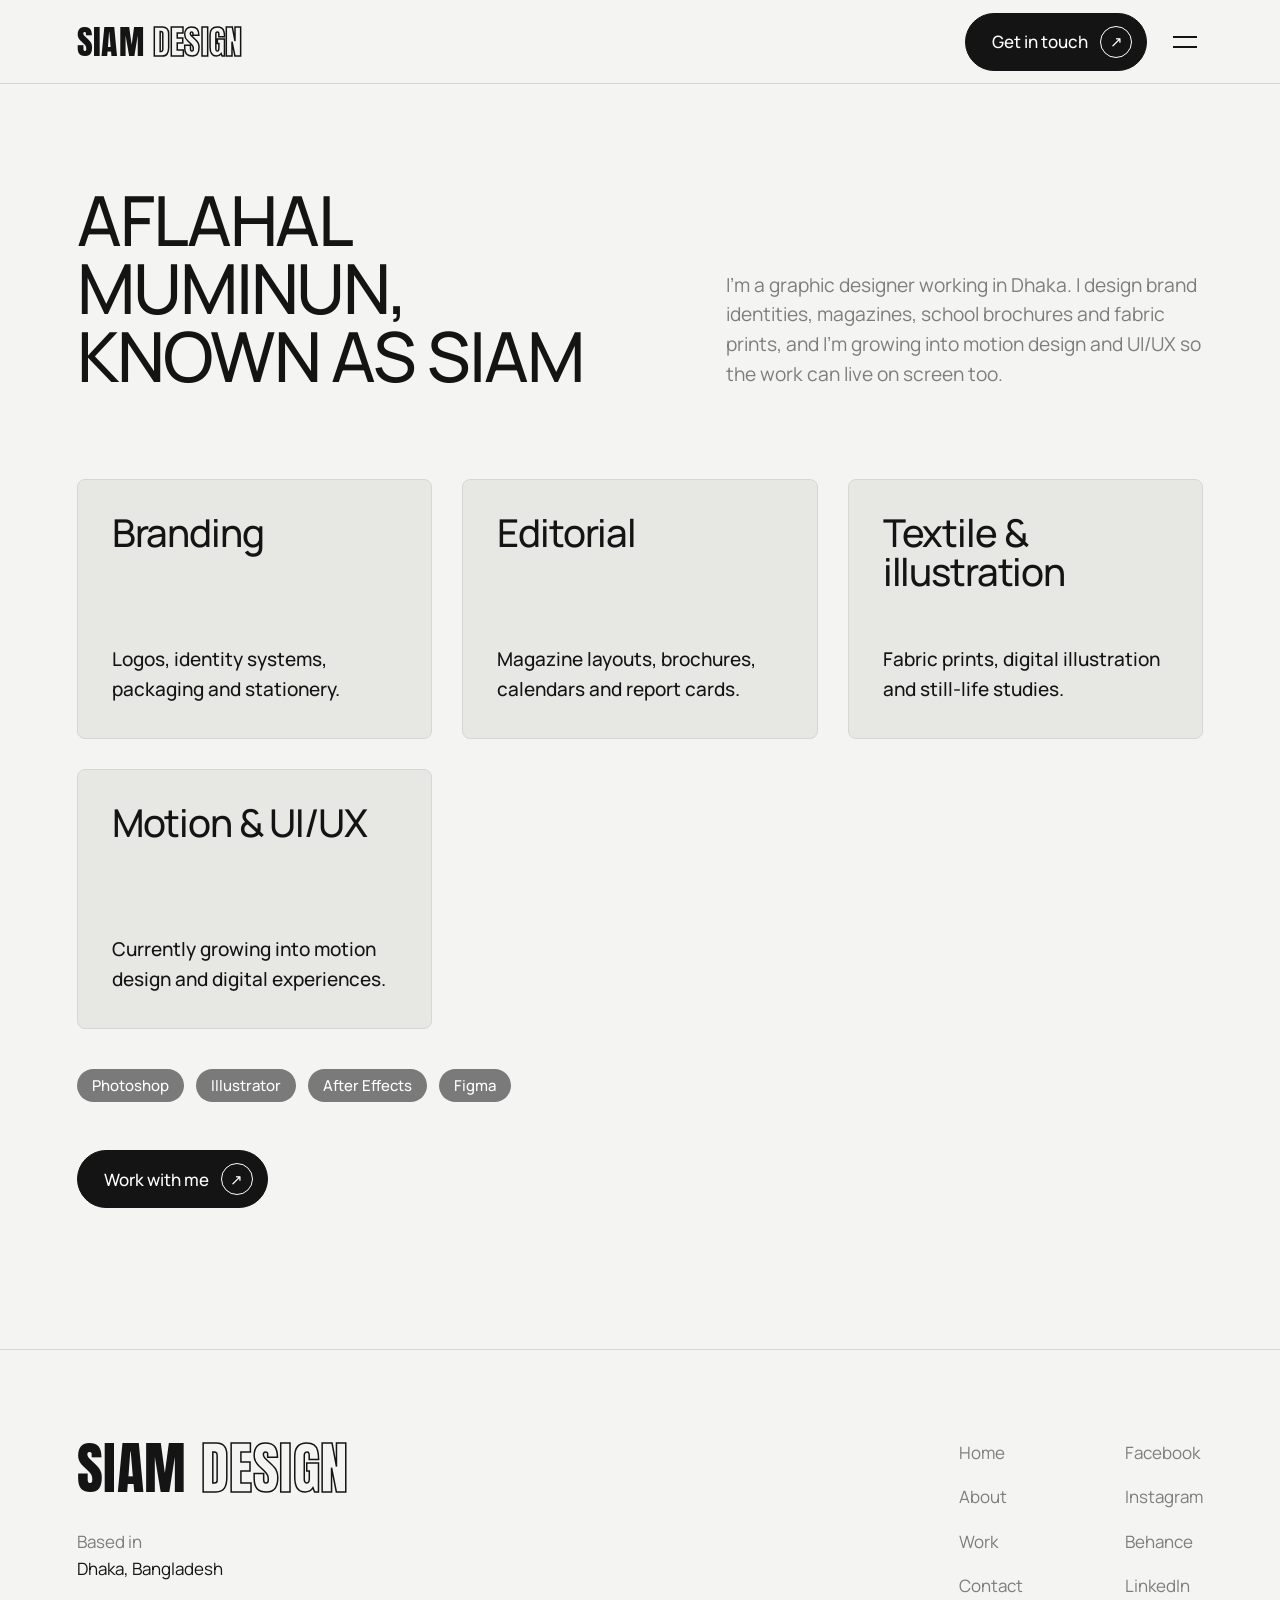
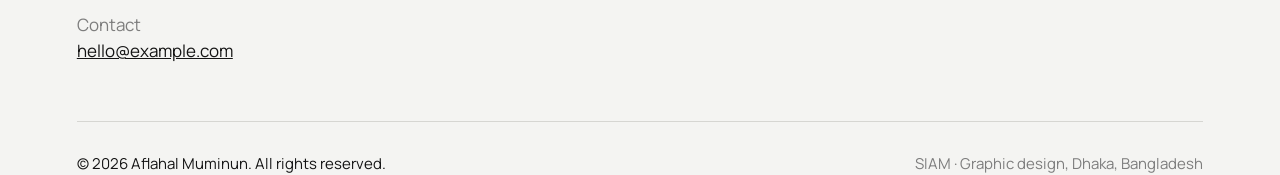
==== about.html @ 0584ee10 "Add files via upload" ====
<!DOCTYPE html>
<html lang="en">
<head>
<meta charset="utf-8">
<meta name="viewport" content="width=device-width, initial-scale=1, viewport-fit=cover">
<title>Aflahal Muminun (Siam) – Graphic Designer</title>
<link rel="preconnect" href="https://fonts.googleapis.com">
<link rel="stylesheet" href="https://fonts.googleapis.com/css2?family=Anton&family=Manrope:wght@400;500;600;700&display=swap">
<link rel="stylesheet" href="style.css">
</head>
<body data-page="about">
<div id="app"></div>
<script src="content.js"></script>
<script src="site.js"></script>
</body>
</html>
---- style.css ----
:root{--bg:#141414;--bg2:#222;--fg:#fff;--mute:#7a7a7a;--line:#2e2e2e;--pill:#fff;--pillfg:#141414;color-scheme:dark;box-sizing:border-box;padding-top:env(safe-area-inset-top,0px);padding-bottom:env(safe-area-inset-bottom,0px)}
@media (prefers-color-scheme:light){:root{--bg:#f4f4f2;--bg2:#e7e7e4;--fg:#141414;--mute:#7d7d7d;--line:#d6d6d2;--pill:#141414;--pillfg:#fff;color-scheme:light}}
html{scroll-padding-top:100px;scroll-behavior:smooth}
*{box-sizing:border-box;margin:0}
body{background:var(--bg);color:var(--fg);font:400 17px/1.55 Manrope,system-ui,sans-serif;overflow-x:hidden}
body::before{content:"";position:fixed;inset:0 0 auto;height:env(safe-area-inset-top,0px);background:var(--bg);z-index:60}
a{color:inherit}
.wrap{padding:0 clamp(20px,6vw,96px)}
h1,h2{font-weight:500;text-transform:uppercase;letter-spacing:-.03em;line-height:.98}
.dim{color:var(--mute)}
header{position:sticky;top:env(safe-area-inset-top,0px);z-index:50;background:var(--bg);border-bottom:1px solid var(--line);height:84px;display:flex;align-items:center;justify-content:space-between}
.logo{font:400 34px/1 Anton,Impact,sans-serif;text-decoration:none;letter-spacing:.01em}
.logo span{color:transparent;-webkit-text-stroke:1.5px var(--fg)}
.hr{display:flex;align-items:center;gap:20px}
.pill{display:inline-flex;align-items:center;gap:12px;background:var(--pill);color:var(--pillfg);border:1px solid var(--pill);border-radius:99px;padding:12px 14px 12px 26px;font:500 17px Manrope,sans-serif;text-decoration:none;cursor:pointer}
.pill.ghost{background:transparent;color:var(--fg);border-color:var(--fg)}
.pill i{display:grid;place-items:center;width:32px;height:32px;border:1.5px solid currentColor;border-radius:50%;font-style:normal;font-size:15px}
:focus-visible{outline:2px solid #6b8cff;outline-offset:3px}
.burger{background:none;border:0;width:36px;height:36px;display:grid;align-content:center;gap:8px;cursor:pointer}
.burger b{display:block;height:2px;background:var(--fg);width:100%}
#menu{position:fixed;inset:0;background:var(--bg);z-index:70;display:none;flex-direction:column;align-items:center;justify-content:center;gap:clamp(8px,3vh,28px);padding-top:env(safe-area-inset-top,0px)}
#menu.open{display:flex}
#menu a.big{font-size:clamp(44px,9vw,104px);font-weight:500;text-transform:uppercase;letter-spacing:-.03em;text-decoration:none;line-height:1.1}
#menu .x{position:absolute;top:calc(env(safe-area-inset-top,0px) + 24px);right:clamp(20px,6vw,96px);background:none;border:1px solid var(--line);color:var(--fg);width:44px;height:44px;font-size:24px;cursor:pointer}
#menu .soc{display:flex;gap:22px;margin-top:20px;font-size:15px;flex-wrap:wrap;justify-content:center}
.hero{min-height:calc(100svh - 84px);position:relative;text-align:center;display:flex;flex-direction:column;align-items:center;justify-content:center;padding:56px 0 120px}
.hero h1{font-size:clamp(46px,10.5vw,170px);position:relative;z-index:2;pointer-events:none}
.hero h1 em{font-style:normal;color:var(--mute)}
.hero p{position:relative;z-index:3;font-size:clamp(18px,2vw,26px);margin:30px 0 28px;max-width:30ch}
.btns{position:relative;z-index:3;display:flex;gap:16px;flex-wrap:wrap;justify-content:center}
.fl{position:absolute;border-radius:12px;z-index:1;display:flex;align-items:flex-end;padding:14px;font:400 clamp(18px,2.4vw,34px)/1 Anton,Impact,sans-serif;text-transform:uppercase;will-change:transform;overflow:hidden;color:#fff}
.f1{left:4%;top:55%;width:24%;aspect-ratio:4/5}.f2{left:30%;top:68%;width:20%;aspect-ratio:1}.f3{right:5%;top:50%;width:22%;aspect-ratio:4/3}.f4{right:24%;top:75%;width:18%;aspect-ratio:1}
@media (max-width:760px){.fl{opacity:.35}.f1,.f3{width:40%}.f2,.f4{width:30%}}
section{padding:clamp(72px,11vw,160px) 0;border-top:1px solid var(--line)}
.top{padding-top:clamp(56px,8vw,120px);border-top:0}
.two{display:grid;grid-template-columns:1.2fr 1fr;gap:clamp(24px,6vw,96px);align-items:end}
.two h2{font-size:clamp(34px,5.4vw,84px)}
.two p{color:var(--mute);font-size:clamp(17px,1.5vw,21px);max-width:46ch;white-space:pre-line}
.grid{display:grid;grid-template-columns:repeat(3,1fr);gap:30px;margin-top:clamp(48px,7vw,96px)}
.tile{background:var(--bg2);border:1px solid var(--line);border-radius:8px;padding:34px;min-height:260px;display:flex;flex-direction:column;justify-content:space-between}
.tile h3{font-size:clamp(28px,3vw,46px);font-weight:500;letter-spacing:-.03em;line-height:1}
.tile p{font-size:19px;font-weight:500;max-width:30ch}
.tools{display:flex;flex-wrap:wrap;gap:12px;margin-top:40px}
.tag{background:#7a7a7a;color:#fff;border-radius:99px;padding:5px 15px;font-size:15px;font-weight:500}
.center{text-align:center}
.center h2{font-size:clamp(38px,6vw,96px)}
.center p{color:var(--mute);margin:22px auto 0;max-width:46ch}
.projects{display:grid;grid-template-columns:1fr 1fr;margin-top:clamp(48px,6vw,88px)}
.card{padding:0 30px 56px;border-left:1px solid var(--line);cursor:pointer;background:none;border-top:0;border-right:0;border-bottom:0;color:inherit;text-align:left;font:inherit;text-decoration:none;display:block}
.ph{aspect-ratio:16/10;border-radius:10px;display:flex;align-items:flex-end;padding:22px;font:400 clamp(28px,4vw,64px)/.95 Anton,Impact,sans-serif;text-transform:uppercase;color:#fff;margin-bottom:26px;overflow:hidden;background:#333}
.ph.img{background-size:cover;background-position:center}
.card h3{font-size:30px;font-weight:600;letter-spacing:-.02em}
.card p{color:var(--mute);margin:6px 0 18px}
.tags{display:flex;gap:10px;flex-wrap:wrap}
.p1{background:linear-gradient(160deg,#0b0b0b,#3a3a3a 70%,#e8e8e5)}.p2{background:linear-gradient(150deg,#1d3a8a,#e8643c)}.p3{background:linear-gradient(150deg,#f6c4c4,#e8643c 60%,#2b2f6b)}.p4{background:linear-gradient(150deg,#c9ac14,#3a2b0e)}
.more{text-align:center;margin-top:20px}
.mq{padding:clamp(80px,12vw,180px) 0;border-top:1px solid var(--line);overflow:hidden}
.mq div{font-size:clamp(52px,11vw,170px);font-weight:500;text-transform:uppercase;letter-spacing:-.03em;line-height:1.05;white-space:nowrap;will-change:transform}
.mq div+div{color:var(--mute)}
.contact{display:grid;grid-template-columns:1fr 1fr;gap:clamp(24px,6vw,96px)}
.contact h2{font-size:clamp(44px,6vw,92px)}
.cl{list-style:none;padding:0;margin-top:36px;display:grid;gap:16px}
.cl li{display:flex;align-items:center;gap:20px;font-size:18px}
.cl span{display:grid;place-items:center;width:52px;height:52px;border:1px solid var(--line);border-radius:6px;background:var(--bg2);font-size:20px}
form{background:var(--bg2);border:1px solid var(--line);border-radius:8px;padding:clamp(20px,3vw,40px);display:grid;grid-template-columns:1fr 1fr;gap:20px}
label{display:grid;gap:8px;font-size:16px}
label.full,form button{grid-column:1/-1}
input,textarea{font:inherit;border:0;border-radius:6px;padding:14px;background:#fff;color:#141414;width:100%}
textarea{min-height:170px;resize:vertical}
form button{background:var(--mute);color:#fff;border:0;border-radius:6px;padding:16px;font:500 17px Manrope,sans-serif;cursor:pointer}
form button:hover{background:var(--fg);color:var(--bg)}
#fs{grid-column:1/-1;color:var(--mute);font-size:15px;min-height:1.4em}
footer{border-top:1px solid var(--line);padding:clamp(48px,7vw,96px) 0 0;overflow:hidden}
.ft{display:flex;justify-content:space-between;gap:40px;flex-wrap:wrap}
.ft .logo{font-size:56px}
.ft small{display:block;color:var(--mute);margin-top:30px;font-size:17px}
.ft address{font-style:normal}
.nav{display:flex;gap:clamp(40px,8vw,120px)}
.nav ul{list-style:none;padding:0;display:grid;gap:18px;align-content:start}
.nav a{color:var(--mute);text-decoration:none}.nav a:hover{color:var(--fg)}
.copy{display:flex;justify-content:space-between;gap:16px;flex-wrap:wrap;border-top:1px solid var(--line);margin-top:56px;padding-top:30px;font-size:15px}
.giant{font-size:clamp(70px,17.5vw,330px);font-weight:600;letter-spacing:-.05em;line-height:1;text-align:center;margin-top:48px;height:.5em;overflow:hidden;background:linear-gradient(90deg,#2b2b2b,#fff);-webkit-background-clip:text;background-clip:text;color:transparent}
@media (prefers-color-scheme:light){.giant{background-image:linear-gradient(90deg,#d6d6d2,#141414)}}
dialog{border:1px solid var(--line);background:var(--bg);color:var(--fg);border-radius:10px;padding:0;width:min(1000px,calc(100vw - 32px));max-height:calc(100vh - 32px);margin:auto;overflow:auto}
dialog::backdrop{background:rgba(0,0,0,.75)}
dialog .ph{aspect-ratio:16/9;margin:0;border-radius:0}
dialog .bar{display:flex;justify-content:flex-end;padding:12px}
dialog .body{padding:28px;display:grid;grid-template-columns:1.4fr 1fr;gap:28px}
dialog h3{font-size:clamp(28px,4vw,52px);font-weight:500;text-transform:uppercase;letter-spacing:-.03em;line-height:1}
dialog .desc{color:var(--mute);margin:14px 0 18px;white-space:pre-line}
dialog dl{display:grid;grid-template-columns:1fr 1fr;gap:16px;align-content:start}
dialog dt{font-weight:700}dialog dd{color:var(--mute)}
.gal{display:grid;grid-template-columns:repeat(auto-fill,minmax(180px,1fr));gap:12px;padding:0 28px 28px}
.gal img{width:100%;aspect-ratio:4/3;object-fit:cover;border-radius:8px;cursor:zoom-in;display:block}
#pv{position:fixed;left:50%;bottom:calc(env(safe-area-inset-bottom,0px) + 16px);transform:translateX(-50%);z-index:80;background:#fff;color:#141414;border-radius:99px;padding:10px 18px;font-size:14px;display:flex;gap:14px;align-items:center;box-shadow:0 4px 20px rgba(0,0,0,.4)}
#pv button{border:0;background:none;text-decoration:underline;cursor:pointer;font:inherit;color:inherit}
@media (max-width:860px){.two,.contact,.projects,dialog .body{grid-template-columns:1fr}.grid{grid-template-columns:1fr 1fr}.card{border-left:0;padding:0 0 48px}.hero{padding-bottom:80px}.pill.hide{display:none}}
@media (max-width:560px){.grid,form{grid-template-columns:1fr}.pill{padding-left:20px}}
@media (prefers-reduced-motion:reduce){html{scroll-behavior:auto}.fl,.mq div{transform:none!important}}
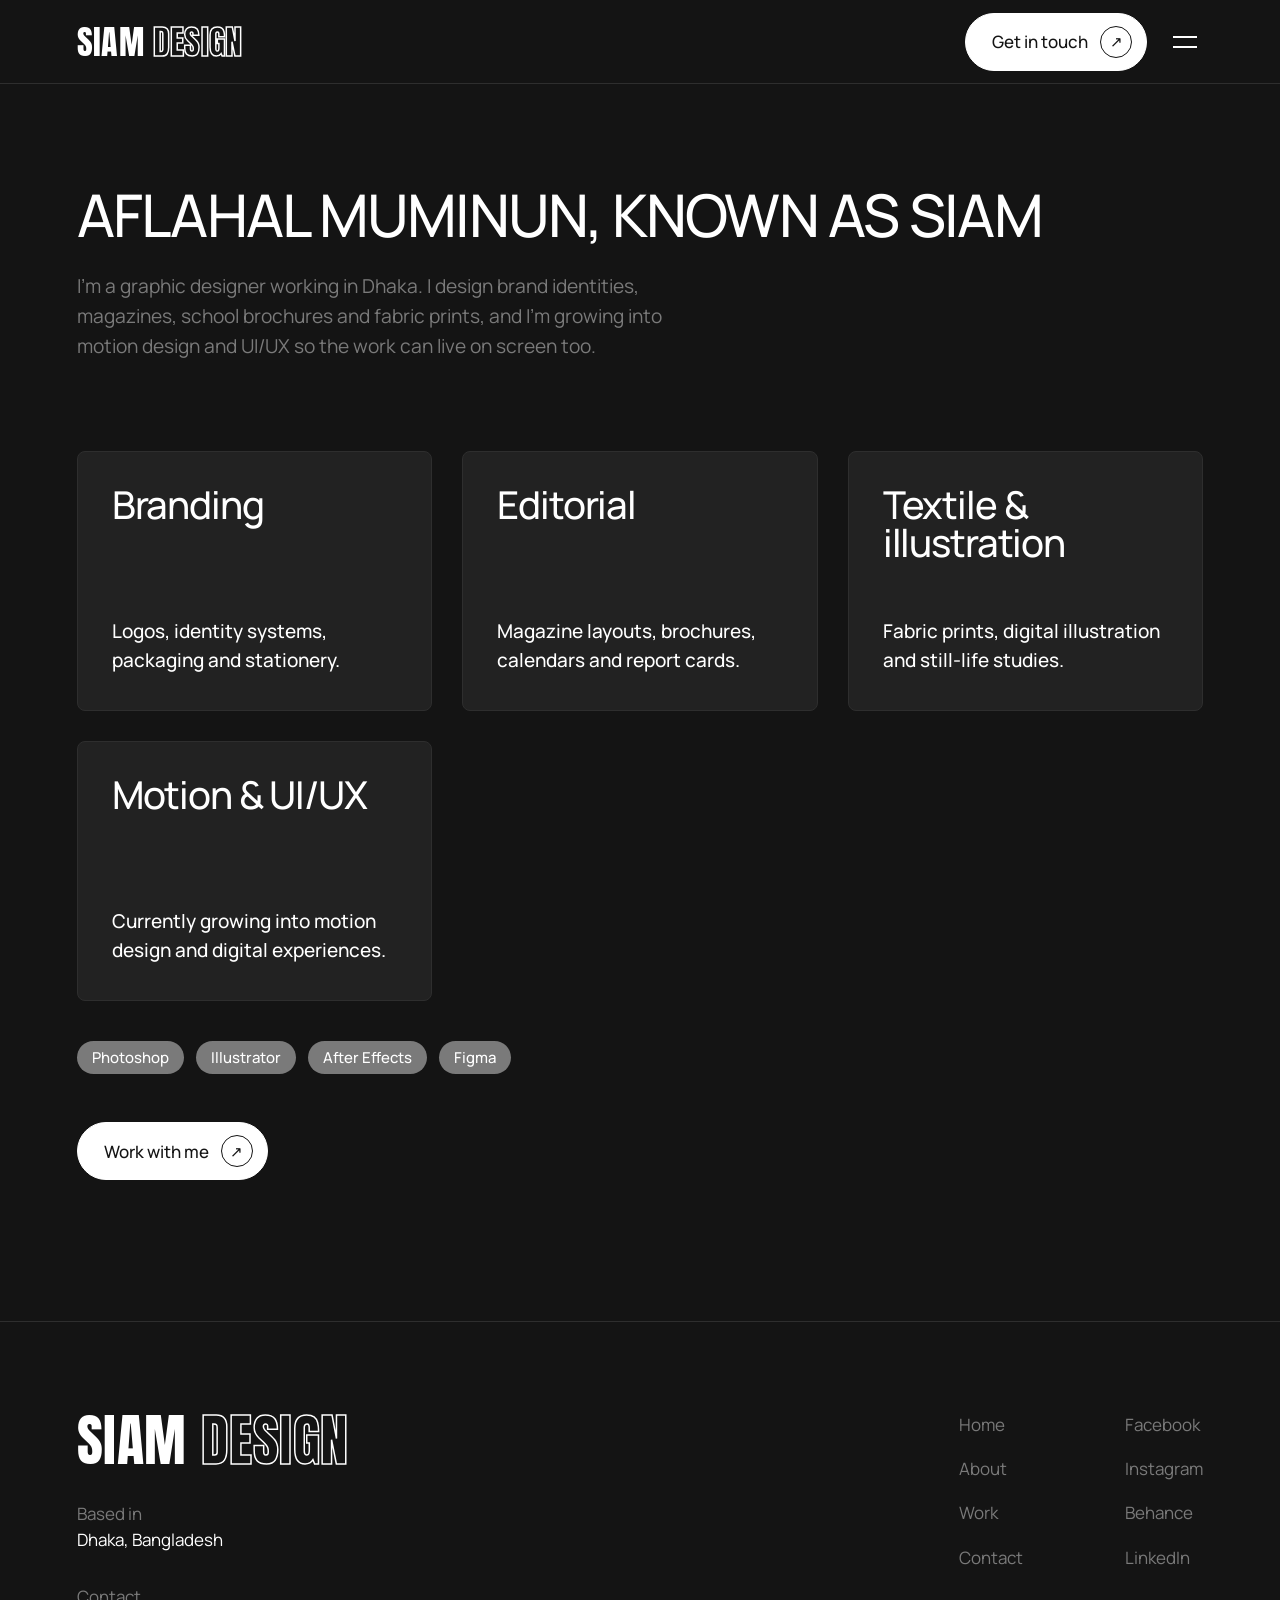
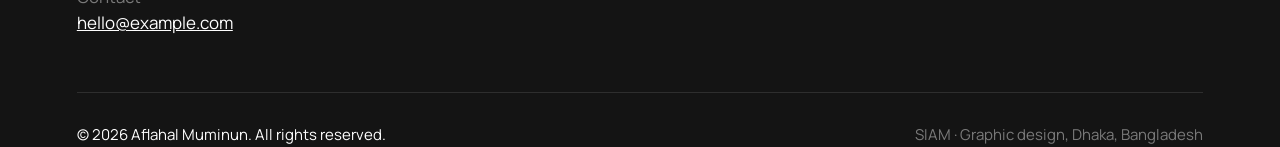
==== commit d811b173: "Add files via upload" ====
--- a/about.html
+++ b/about.html
@@ -2,6 +2,7 @@
 <html lang="en">
 <head>
 <meta charset="utf-8">
+<meta name="color-scheme" content="dark">
 <meta name="viewport" content="width=device-width, initial-scale=1, viewport-fit=cover">
 <title>Aflahal Muminun (Siam) – Graphic Designer</title>
 <link rel="preconnect" href="https://fonts.googleapis.com">
--- a/style.css
+++ b/style.css
@@ -1,5 +1,5 @@
 :root{--bg:#141414;--bg2:#222;--fg:#fff;--mute:#7a7a7a;--line:#2e2e2e;--pill:#fff;--pillfg:#141414;color-scheme:dark;box-sizing:border-box;padding-top:env(safe-area-inset-top,0px);padding-bottom:env(safe-area-inset-bottom,0px)}
-@media (prefers-color-scheme:light){:root{--bg:#f4f4f2;--bg2:#e7e7e4;--fg:#141414;--mute:#7d7d7d;--line:#d6d6d2;--pill:#141414;--pillfg:#fff;color-scheme:light}}
+
 html{scroll-padding-top:100px;scroll-behavior:smooth}
 *{box-sizing:border-box;margin:0}
 body{background:var(--bg);color:var(--fg);font:400 17px/1.55 Manrope,system-ui,sans-serif;overflow-x:hidden}
@@ -9,8 +9,9 @@
 h1,h2{font-weight:500;text-transform:uppercase;letter-spacing:-.03em;line-height:.98}
 .dim{color:var(--mute)}
 header{position:sticky;top:env(safe-area-inset-top,0px);z-index:50;background:var(--bg);border-bottom:1px solid var(--line);height:84px;display:flex;align-items:center;justify-content:space-between}
-.logo{font:400 34px/1 Anton,Impact,sans-serif;text-decoration:none;letter-spacing:.01em}
-.logo span{color:transparent;-webkit-text-stroke:1.5px var(--fg)}
+.logo{font:400 34px/1 Anton,Impact,sans-serif;text-decoration:none;letter-spacing:.01em;display:inline-flex;align-items:center;gap:12px}
+.logo .lt span{color:transparent;-webkit-text-stroke:1.5px var(--fg)}
+.lg{height:40px;width:auto;display:block}
 .hr{display:flex;align-items:center;gap:20px}
 .pill{display:inline-flex;align-items:center;gap:12px;background:var(--pill);color:var(--pillfg);border:1px solid var(--pill);border-radius:99px;padding:12px 14px 12px 26px;font:500 17px Manrope,sans-serif;text-decoration:none;cursor:pointer}
 .pill.ghost{background:transparent;color:var(--fg);border-color:var(--fg)}
@@ -23,14 +24,14 @@
 #menu a.big{font-size:clamp(44px,9vw,104px);font-weight:500;text-transform:uppercase;letter-spacing:-.03em;text-decoration:none;line-height:1.1}
 #menu .x{position:absolute;top:calc(env(safe-area-inset-top,0px) + 24px);right:clamp(20px,6vw,96px);background:none;border:1px solid var(--line);color:var(--fg);width:44px;height:44px;font-size:24px;cursor:pointer}
 #menu .soc{display:flex;gap:22px;margin-top:20px;font-size:15px;flex-wrap:wrap;justify-content:center}
-.hero{min-height:calc(100svh - 84px);position:relative;text-align:center;display:flex;flex-direction:column;align-items:center;justify-content:center;padding:56px 0 120px}
+.hero{min-height:max(calc(100svh - 84px),54vw);position:relative;overflow:hidden;text-align:center;display:flex;flex-direction:column;align-items:center;justify-content:center;padding:56px 0 120px}
 .hero h1{font-size:clamp(46px,10.5vw,170px);position:relative;z-index:2;pointer-events:none}
 .hero h1 em{font-style:normal;color:var(--mute)}
 .hero p{position:relative;z-index:3;font-size:clamp(18px,2vw,26px);margin:30px 0 28px;max-width:30ch}
 .btns{position:relative;z-index:3;display:flex;gap:16px;flex-wrap:wrap;justify-content:center}
 .fl{position:absolute;border-radius:12px;z-index:1;display:flex;align-items:flex-end;padding:14px;font:400 clamp(18px,2.4vw,34px)/1 Anton,Impact,sans-serif;text-transform:uppercase;will-change:transform;overflow:hidden;color:#fff}
-.f1{left:4%;top:55%;width:24%;aspect-ratio:4/5}.f2{left:30%;top:68%;width:20%;aspect-ratio:1}.f3{right:5%;top:50%;width:22%;aspect-ratio:4/3}.f4{right:24%;top:75%;width:18%;aspect-ratio:1}
-@media (max-width:760px){.fl{opacity:.35}.f1,.f3{width:40%}.f2,.f4{width:30%}}
+.f1{left:3%;top:42%;width:21%;aspect-ratio:4/5}.f2{left:28%;top:62%;width:16%;aspect-ratio:1}.f3{right:3%;top:46%;width:20%;aspect-ratio:4/3}.f4{right:26%;top:66%;width:14%;aspect-ratio:1}.f5{right:3%;top:8%;width:13%;aspect-ratio:1}.f6{left:3%;top:6%;width:12%;aspect-ratio:3/4}.f7{left:25%;top:24%;width:10%;aspect-ratio:1}.f8{right:18%;top:6%;width:11%;aspect-ratio:4/5}.f9{left:46%;top:70%;width:15%;aspect-ratio:4/3}.f10{right:2%;top:33%;width:8%;aspect-ratio:1}
+@media (max-width:760px){.fl{opacity:.35}.f1,.f3{width:38%}.f2,.f4{width:28%}.f5,.f6,.f7,.f8,.f9,.f10{width:22%}}
 section{padding:clamp(72px,11vw,160px) 0;border-top:1px solid var(--line)}
 .top{padding-top:clamp(56px,8vw,120px);border-top:0}
 .two{display:grid;grid-template-columns:1.2fr 1fr;gap:clamp(24px,6vw,96px);align-items:end}
@@ -54,6 +55,11 @@
 .tags{display:flex;gap:10px;flex-wrap:wrap}
 .p1{background:linear-gradient(160deg,#0b0b0b,#3a3a3a 70%,#e8e8e5)}.p2{background:linear-gradient(150deg,#1d3a8a,#e8643c)}.p3{background:linear-gradient(150deg,#f6c4c4,#e8643c 60%,#2b2f6b)}.p4{background:linear-gradient(150deg,#c9ac14,#3a2b0e)}
 .more{text-align:center;margin-top:20px}
+.nat{width:100%;height:auto;display:block;border-radius:10px;margin-bottom:26px}
+.projects.mas{display:block;column-count:3;column-gap:0}
+.mas .card{break-inside:avoid;width:100%}
+@media (max-width:1199px){.projects.mas{column-count:2}}
+@media (max-width:860px){.projects.mas{column-count:1}}
 .mq{padding:clamp(80px,12vw,180px) 0;border-top:1px solid var(--line);overflow:hidden}
 .mq div{font-size:clamp(52px,11vw,170px);font-weight:500;text-transform:uppercase;letter-spacing:-.03em;line-height:1.05;white-space:nowrap;will-change:transform}
 .mq div+div{color:var(--mute)}
@@ -72,7 +78,7 @@
 #fs{grid-column:1/-1;color:var(--mute);font-size:15px;min-height:1.4em}
 footer{border-top:1px solid var(--line);padding:clamp(48px,7vw,96px) 0 0;overflow:hidden}
 .ft{display:flex;justify-content:space-between;gap:40px;flex-wrap:wrap}
-.ft .logo{font-size:56px}
+.ft .logo{font-size:56px}.ft .lg{height:64px}
 .ft small{display:block;color:var(--mute);margin-top:30px;font-size:17px}
 .ft address{font-style:normal}
 .nav{display:flex;gap:clamp(40px,8vw,120px)}
@@ -80,7 +86,7 @@
 .nav a{color:var(--mute);text-decoration:none}.nav a:hover{color:var(--fg)}
 .copy{display:flex;justify-content:space-between;gap:16px;flex-wrap:wrap;border-top:1px solid var(--line);margin-top:56px;padding-top:30px;font-size:15px}
 .giant{font-size:clamp(70px,17.5vw,330px);font-weight:600;letter-spacing:-.05em;line-height:1;text-align:center;margin-top:48px;height:.5em;overflow:hidden;background:linear-gradient(90deg,#2b2b2b,#fff);-webkit-background-clip:text;background-clip:text;color:transparent}
-@media (prefers-color-scheme:light){.giant{background-image:linear-gradient(90deg,#d6d6d2,#141414)}}
+
 dialog{border:1px solid var(--line);background:var(--bg);color:var(--fg);border-radius:10px;padding:0;width:min(1000px,calc(100vw - 32px));max-height:calc(100vh - 32px);margin:auto;overflow:auto}
 dialog::backdrop{background:rgba(0,0,0,.75)}
 dialog .ph{aspect-ratio:16/9;margin:0;border-radius:0}
@@ -90,10 +96,23 @@
 dialog .desc{color:var(--mute);margin:14px 0 18px;white-space:pre-line}
 dialog dl{display:grid;grid-template-columns:1fr 1fr;gap:16px;align-content:start}
 dialog dt{font-weight:700}dialog dd{color:var(--mute)}
-.gal{display:grid;grid-template-columns:repeat(auto-fill,minmax(180px,1fr));gap:12px;padding:0 28px 28px}
-.gal img{width:100%;aspect-ratio:4/3;object-fit:cover;border-radius:8px;cursor:zoom-in;display:block}
+.gal{display:block;columns:260px;column-gap:12px;padding:0 28px 28px}
+.gal img{width:100%;height:auto;border-radius:8px;cursor:zoom-in;display:block;margin-bottom:12px;break-inside:avoid}
 #pv{position:fixed;left:50%;bottom:calc(env(safe-area-inset-bottom,0px) + 16px);transform:translateX(-50%);z-index:80;background:#fff;color:#141414;border-radius:99px;padding:10px 18px;font-size:14px;display:flex;gap:14px;align-items:center;box-shadow:0 4px 20px rgba(0,0,0,.4)}
 #pv button{border:0;background:none;text-decoration:underline;cursor:pointer;font:inherit;color:inherit}
 @media (max-width:860px){.two,.contact,.projects,dialog .body{grid-template-columns:1fr}.grid{grid-template-columns:1fr 1fr}.card{border-left:0;padding:0 0 48px}.hero{padding-bottom:80px}.pill.hide{display:none}}
 @media (max-width:560px){.grid,form{grid-template-columns:1fr}.pill{padding-left:20px}}
 @media (prefers-reduced-motion:reduce){html{scroll-behavior:auto}.fl,.mq div{transform:none!important}}
+
+.abt{display:grid;grid-template-columns:minmax(240px,.8fr) 1.2fr;gap:clamp(28px,6vw,96px);align-items:center}
+.abt.np{grid-template-columns:1fr}
+.abt h2{font-size:clamp(34px,4.6vw,72px)}
+.abt p{color:var(--mute);font-size:clamp(17px,1.5vw,21px);max-width:54ch;margin-top:18px}
+.abt h2+p{margin-top:28px}
+.me{width:100%;height:auto;display:block;border-radius:12px}
+section.brands{padding:clamp(56px,8vw,110px) 0}
+h2.sm{font-size:clamp(24px,3vw,40px)}
+.lgrow{display:flex;flex-wrap:wrap;gap:clamp(28px,5vw,64px);justify-content:center;align-items:center;margin-top:44px}
+.lgrow img{height:clamp(30px,4vw,54px);width:auto;max-width:170px;object-fit:contain;display:block}
+.lgrow.mono img{filter:brightness(0) invert(1)}
+@media (max-width:860px){.abt{grid-template-columns:1fr}.abt .me{max-width:440px}}
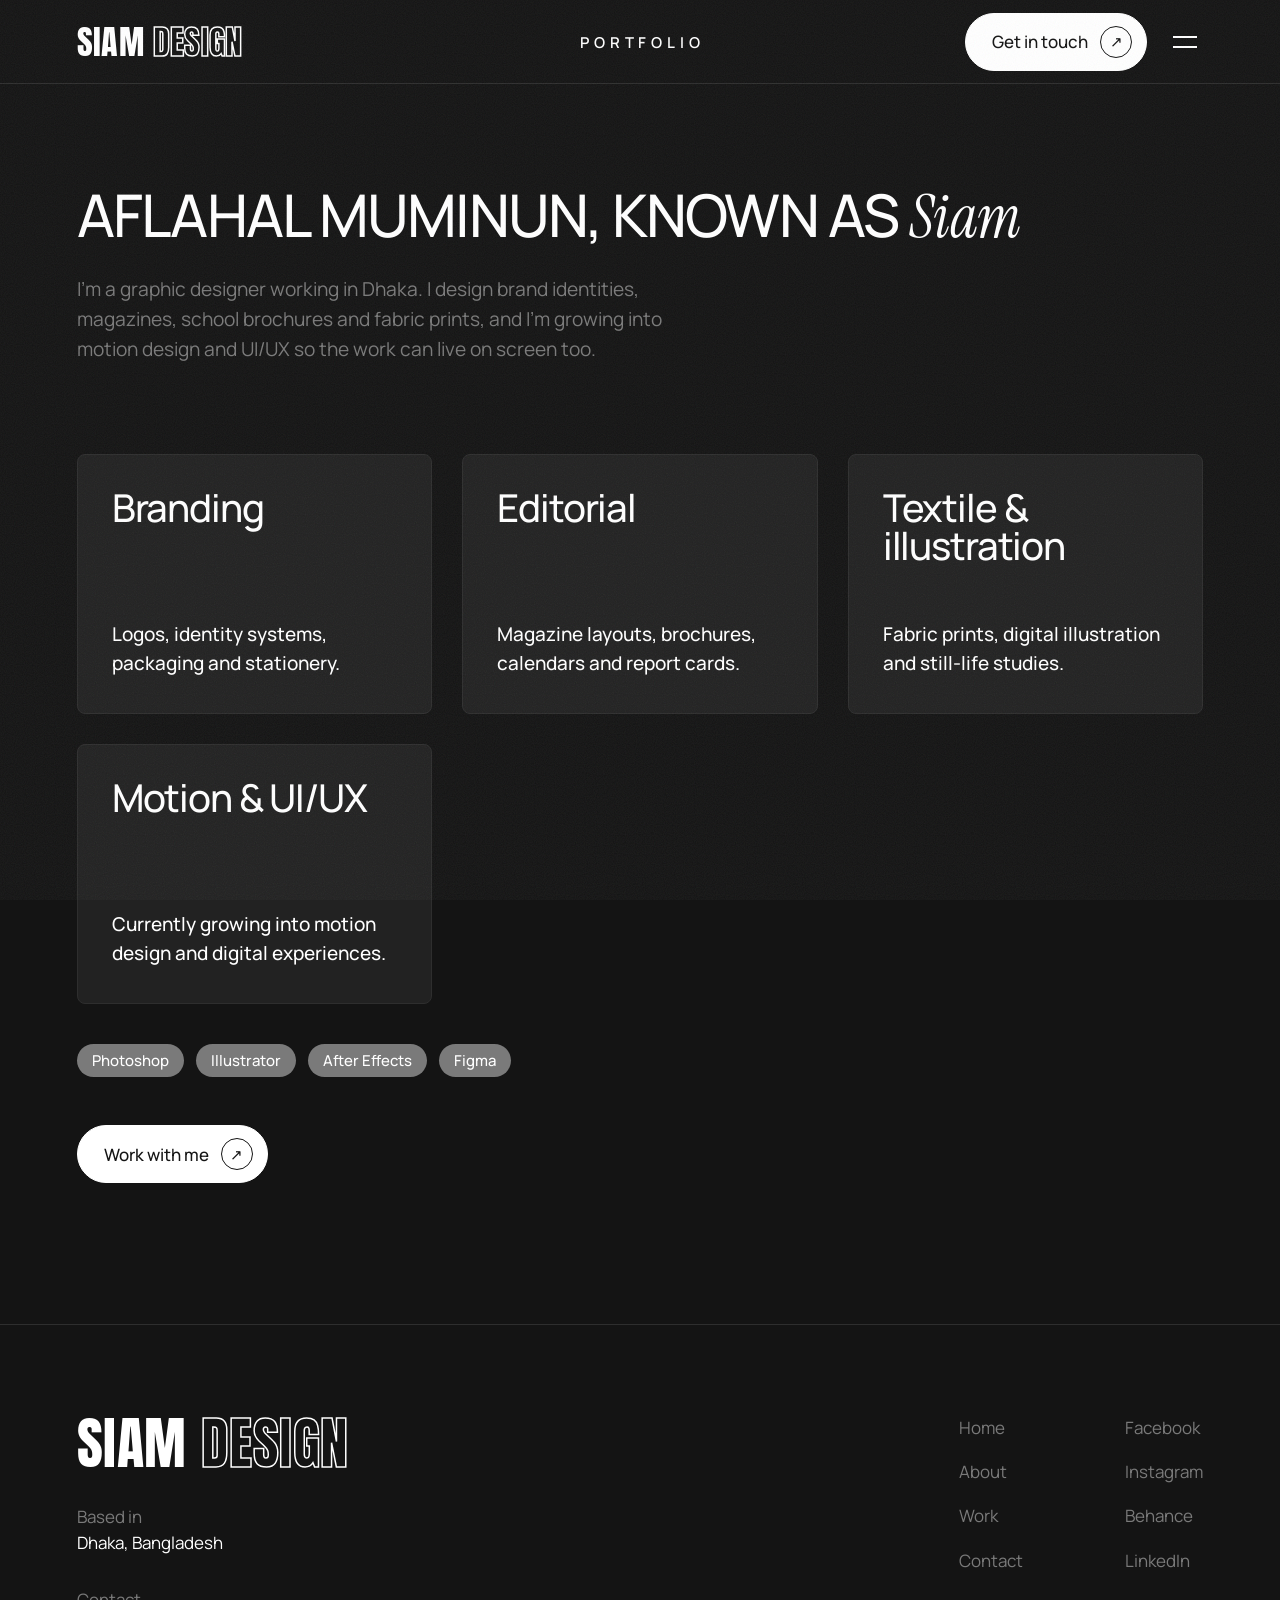
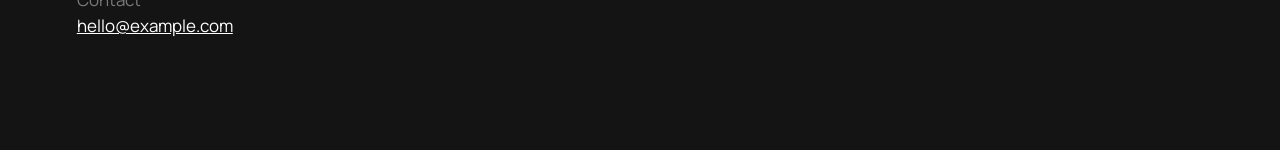
==== commit 1d63c9f4: "Add files via upload" ====
--- a/about.html
+++ b/about.html
@@ -3,10 +3,18 @@
 <head>
 <meta charset="utf-8">
 <meta name="color-scheme" content="dark">
+<meta name="description" content="Aflahal Muminun (Siam) is a graphic designer in Dhaka, Bangladesh, working in branding, editorial, packaging and textile design.">
+<meta property="og:type" content="website">
+<meta property="og:title" content="Aflahal Muminun (Siam) – Graphic Designer">
+<meta property="og:description" content="Branding, editorial, packaging and textile design from Dhaka, Bangladesh.">
+<meta property="og:image" content="https://nisansiam.github.io/portfolio/og.png">
+<meta property="og:url" content="https://nisansiam.github.io/portfolio/">
+<meta name="twitter:card" content="summary_large_image">
+<meta name="twitter:image" content="https://nisansiam.github.io/portfolio/og.png">
 <meta name="viewport" content="width=device-width, initial-scale=1, viewport-fit=cover">
 <title>Aflahal Muminun (Siam) – Graphic Designer</title>
 <link rel="preconnect" href="https://fonts.googleapis.com">
-<link rel="stylesheet" href="https://fonts.googleapis.com/css2?family=Anton&family=Manrope:wght@400;500;600;700&display=swap">
+<link rel="stylesheet" href="https://fonts.googleapis.com/css2?family=Anton&family=Manrope:wght@400;500;600;700&family=Instrument+Serif:ital@0;1&display=swap">
 <link rel="stylesheet" href="style.css">
 </head>
 <body data-page="about">
--- a/style.css
+++ b/style.css
@@ -1,4 +1,4 @@
-:root{--bg:#141414;--bg2:#222;--fg:#fff;--mute:#7a7a7a;--line:#2e2e2e;--pill:#fff;--pillfg:#141414;color-scheme:dark;box-sizing:border-box;padding-top:env(safe-area-inset-top,0px);padding-bottom:env(safe-area-inset-bottom,0px)}
+:root{--ac:#e8643c;--bg:#141414;--bg2:#222;--fg:#fff;--mute:#7a7a7a;--line:#2e2e2e;--pill:#fff;--pillfg:#141414;color-scheme:dark;box-sizing:border-box;padding-top:env(safe-area-inset-top,0px);padding-bottom:env(safe-area-inset-bottom,0px)}
 
 html{scroll-padding-top:100px;scroll-behavior:smooth}
 *{box-sizing:border-box;margin:0}
@@ -25,13 +25,15 @@
 #menu .x{position:absolute;top:calc(env(safe-area-inset-top,0px) + 24px);right:clamp(20px,6vw,96px);background:none;border:1px solid var(--line);color:var(--fg);width:44px;height:44px;font-size:24px;cursor:pointer}
 #menu .soc{display:flex;gap:22px;margin-top:20px;font-size:15px;flex-wrap:wrap;justify-content:center}
 .hero{min-height:max(calc(100svh - 84px),54vw);position:relative;overflow:hidden;text-align:center;display:flex;flex-direction:column;align-items:center;justify-content:center;padding:56px 0 120px}
-.hero h1{font-size:clamp(46px,10.5vw,170px);position:relative;z-index:2;pointer-events:none}
-.hero h1 em{font-style:normal;color:var(--mute)}
+.hero h1{font-size:clamp(42px,8.6vw,132px);position:relative;z-index:2;pointer-events:none}
+.hero h1 .mu{color:var(--mute)}
 .hero p{position:relative;z-index:3;font-size:clamp(18px,2vw,26px);margin:30px 0 28px;max-width:30ch}
 .btns{position:relative;z-index:3;display:flex;gap:16px;flex-wrap:wrap;justify-content:center}
 .fl{position:absolute;border-radius:12px;z-index:1;display:flex;align-items:flex-end;padding:14px;font:400 clamp(18px,2.4vw,34px)/1 Anton,Impact,sans-serif;text-transform:uppercase;will-change:transform;overflow:hidden;color:#fff}
-.f1{left:3%;top:42%;width:21%;aspect-ratio:4/5}.f2{left:28%;top:62%;width:16%;aspect-ratio:1}.f3{right:3%;top:46%;width:20%;aspect-ratio:4/3}.f4{right:26%;top:66%;width:14%;aspect-ratio:1}.f5{right:3%;top:8%;width:13%;aspect-ratio:1}.f6{left:3%;top:6%;width:12%;aspect-ratio:3/4}.f7{left:25%;top:24%;width:10%;aspect-ratio:1}.f8{right:18%;top:6%;width:11%;aspect-ratio:4/5}.f9{left:46%;top:70%;width:15%;aspect-ratio:4/3}.f10{right:2%;top:33%;width:8%;aspect-ratio:1}
-@media (max-width:760px){.fl{opacity:.35}.f1,.f3{width:38%}.f2,.f4{width:28%}.f5,.f6,.f7,.f8,.f9,.f10{width:22%}}
+.f1{left:3%;top:42%;--sw:21%;width:var(--sw);aspect-ratio:4/5}.f2{left:28%;top:60%;--sw:16%;width:var(--sw);aspect-ratio:1}.f3{right:3%;top:46%;--sw:20%;width:var(--sw);aspect-ratio:4/3}.f4{right:26%;top:64%;--sw:14%;width:var(--sw);aspect-ratio:1}.f5{right:3%;top:8%;--sw:13%;width:var(--sw);aspect-ratio:1}.f6{left:3%;top:6%;--sw:12%;width:var(--sw);aspect-ratio:3/4}.f7{left:25%;top:24%;--sw:10%;width:var(--sw);aspect-ratio:1}.f8{right:18%;top:6%;--sw:11%;width:var(--sw);aspect-ratio:4/5}.f9{left:46%;top:66%;--sw:15%;width:var(--sw);aspect-ratio:4/3}.f10{right:2%;top:33%;--sw:8%;width:var(--sw);aspect-ratio:1}
+.fl.has{aspect-ratio:var(--r,1);padding:0;width:min(var(--sw),calc(var(--sw)*1.2*var(--r,1)))}
+.fl.has img{width:100%;height:100%;object-fit:cover;display:block}
+@media (max-width:760px){.fl{opacity:.35}.f1,.f3{--sw:38%}.f2,.f4{--sw:28%}.f5,.f6,.f7,.f8,.f9,.f10{--sw:22%}.hc{display:none}}
 section{padding:clamp(72px,11vw,160px) 0;border-top:1px solid var(--line)}
 .top{padding-top:clamp(56px,8vw,120px);border-top:0}
 .two{display:grid;grid-template-columns:1.2fr 1fr;gap:clamp(24px,6vw,96px);align-items:end}
@@ -49,7 +51,7 @@
 .projects{display:grid;grid-template-columns:1fr 1fr;margin-top:clamp(48px,6vw,88px)}
 .card{padding:0 30px 56px;border-left:1px solid var(--line);cursor:pointer;background:none;border-top:0;border-right:0;border-bottom:0;color:inherit;text-align:left;font:inherit;text-decoration:none;display:block}
 .ph{aspect-ratio:16/10;border-radius:10px;display:flex;align-items:flex-end;padding:22px;font:400 clamp(28px,4vw,64px)/.95 Anton,Impact,sans-serif;text-transform:uppercase;color:#fff;margin-bottom:26px;overflow:hidden;background:#333}
-.ph.img{background-size:cover;background-position:center}
+.ph.img,.fl.img{background-size:cover;background-position:center;background-repeat:no-repeat}
 .card h3{font-size:30px;font-weight:600;letter-spacing:-.02em}
 .card p{color:var(--mute);margin:6px 0 18px}
 .tags{display:flex;gap:10px;flex-wrap:wrap}
@@ -112,7 +114,65 @@
 .me{width:100%;height:auto;display:block;border-radius:12px}
 section.brands{padding:clamp(56px,8vw,110px) 0}
 h2.sm{font-size:clamp(24px,3vw,40px)}
-.lgrow{display:flex;flex-wrap:wrap;gap:clamp(28px,5vw,64px);justify-content:center;align-items:center;margin-top:44px}
-.lgrow img{height:clamp(30px,4vw,54px);width:auto;max-width:170px;object-fit:contain;display:block}
-.lgrow.mono img{filter:brightness(0) invert(1)}
 @media (max-width:860px){.abt{grid-template-columns:1fr}.abt .me{max-width:440px}}
+
+.mqr{overflow:hidden;margin-top:44px;-webkit-mask-image:linear-gradient(90deg,transparent,#000 8%,#000 92%,transparent);mask-image:linear-gradient(90deg,transparent,#000 8%,#000 92%,transparent)}
+.mtrack{display:flex;align-items:center;width:max-content;animation:mqr 40s linear infinite}
+.mtrack>*{flex:none;display:block;margin-right:calc(var(--lh,64px)*1.2)}
+.mtrack img{height:var(--lh,64px);width:auto;max-width:none;display:block}
+.mqr.mono img{filter:brightness(0) invert(1)}
+@keyframes mqr{to{transform:translateX(-50%)}}
+@media (prefers-reduced-motion:reduce){.mtrack{animation:none}}
+
+.hbox{position:relative;z-index:2;padding:clamp(18px,3vw,44px) clamp(22px,4vw,64px);border-radius:24px;background:rgba(20,20,20,var(--bo,.4));-webkit-backdrop-filter:blur(5px);backdrop-filter:blur(5px);max-width:100%}
+.hbox p{margin:24px auto 0}
+.hero .btns{margin-top:28px}
+.hc{position:absolute;left:50%;top:50%;transform:translate(-50%,-50%);font:600 15px/1 Manrope,sans-serif;letter-spacing:.32em;text-transform:uppercase;white-space:nowrap;pointer-events:none;padding-left:.32em}
+
+.stage{position:absolute;inset:0;z-index:1;pointer-events:none}
+.hero.d3{perspective:1400px;perspective-origin:50% 45%}
+.hero.d3 .stage{transform-style:preserve-3d}
+.fl{box-shadow:0 26px 60px rgba(0,0,0,.5);border:1px solid rgba(255,255,255,.07);backface-visibility:hidden}
+
+::selection{background:var(--ac);color:#fff}
+.sf{font-family:'Instrument Serif',Georgia,'Times New Roman',serif;font-style:italic;font-weight:400;text-transform:none;letter-spacing:-.01em}
+.imw{overflow:hidden;border-radius:10px;margin-bottom:26px}
+.imw>*{margin:0!important;border-radius:0!important;transition:transform .9s cubic-bezier(.2,.7,.2,1)}
+.card:hover .imw>*{transform:scale(1.06)}
+.cr{display:flex;justify-content:space-between;align-items:baseline;gap:16px}
+.card h3{transition:color .3s}.card:hover h3{color:var(--ac)}
+.num{font:600 14px/1 Manrope,sans-serif;color:var(--ac);letter-spacing:.1em}
+.tile{transition:border-color .3s,transform .3s}.tile:hover{border-color:var(--ac)}
+.pill{transition:transform .25s ease,background .2s}
+.av{display:inline-flex;align-items:center;gap:10px;font-size:14px;font-weight:600;letter-spacing:.04em;margin-bottom:18px;color:#d6d6d6}
+.av i{width:9px;height:9px;border-radius:50%;background:#3ddc84;animation:pulse 2s infinite}
+@keyframes pulse{0%{box-shadow:0 0 0 0 rgba(61,220,132,.6)}70%{box-shadow:0 0 0 10px rgba(61,220,132,0)}100%{box-shadow:0 0 0 0 rgba(61,220,132,0)}}
+@keyframes rise{from{opacity:0;transform:translateY(34px)}}
+@keyframes fadein{from{opacity:0}}
+.hbox>*{animation:rise 1s cubic-bezier(.2,.7,.2,1) both}.hbox>*:nth-child(2){animation-delay:.08s}.hbox>*:nth-child(3){animation-delay:.16s}
+.hero .btns{animation:rise 1s .35s cubic-bezier(.2,.7,.2,1) both}
+.fl{animation:fadein 1.4s .2s both}
+.rv{opacity:0;transform:translateY(28px);transition:opacity .9s cubic-bezier(.2,.7,.2,1),transform .9s cubic-bezier(.2,.7,.2,1)}
+.rv.in{opacity:1;transform:none}
+body::after{content:"";position:fixed;inset:0;z-index:55;pointer-events:none;opacity:.07;background-image:url("data:image/svg+xml;utf8,%3Csvg xmlns='http://www.w3.org/2000/svg' width='160' height='160'%3E%3Cfilter id='n'%3E%3CfeTurbulence type='fractalNoise' baseFrequency='.9' numOctaves='2' stitchTiles='stitch'/%3E%3C/filter%3E%3Crect width='100%25' height='100%25' filter='url(%23n)'/%3E%3C/svg%3E")}
+#pg{position:fixed;top:0;left:0;height:2px;width:0;background:var(--ac);z-index:90}
+#cur{position:fixed;left:0;top:0;width:0;height:0;border-radius:50%;background:var(--ac);color:#fff;display:grid;place-items:center;z-index:95;pointer-events:none;opacity:0;transition:width .25s,height .25s,opacity .2s;font:600 14px Manrope,sans-serif}
+#cur.vis{opacity:1}#cur.on{width:92px;height:92px}#cur span{opacity:0;transition:opacity .2s}#cur.on span{opacity:1}
+.hascur .card{cursor:none}
+.pt{font-size:clamp(40px,7vw,112px);font-weight:500;text-transform:uppercase;letter-spacing:-.03em;line-height:.98;margin-top:28px}
+.ps{color:var(--mute);font-size:clamp(18px,1.8vw,24px);max-width:48ch;margin:22px 0 20px}
+.back{color:var(--mute);text-decoration:none}.back:hover{color:var(--fg)}
+.meta{display:flex;gap:clamp(24px,5vw,72px);flex-wrap:wrap;margin-top:32px}
+.meta dt{font-weight:700}.meta dd{margin:0;color:var(--mute)}
+.pcov{margin:clamp(36px,5vw,72px) 0}
+.pcov .ph{aspect-ratio:16/9;margin:0;border-radius:12px}
+.gi{width:100%;height:auto;display:block;border-radius:12px}
+.cs{display:grid;grid-template-columns:1fr 2fr;gap:clamp(20px,5vw,80px);padding:clamp(28px,4vw,56px) 0;border-top:1px solid var(--line)}
+.csl{font:600 15px Manrope,sans-serif;text-transform:uppercase;letter-spacing:.12em;display:flex;gap:14px;align-items:baseline}
+.cst p{font-size:clamp(17px,1.5vw,21px);color:#bcbcbc}.cst p+p{margin-top:16px}
+.gals{display:grid;gap:clamp(16px,2vw,28px);margin-top:clamp(28px,4vw,56px)}
+.next{display:block;margin-top:clamp(64px,9vw,140px);padding-top:clamp(28px,4vw,56px);border-top:1px solid var(--line);text-decoration:none}
+.next .nt{display:block;font-size:clamp(34px,6vw,96px);font-weight:500;text-transform:uppercase;letter-spacing:-.03em;line-height:1;margin-top:12px;transition:color .3s}
+.next:hover .nt{color:var(--ac)}.next i{font-style:normal}
+@media (max-width:860px){.cs{grid-template-columns:1fr}}
+@media (prefers-reduced-motion:reduce){.hbox>*,.hero .btns,.fl{animation:none}}
